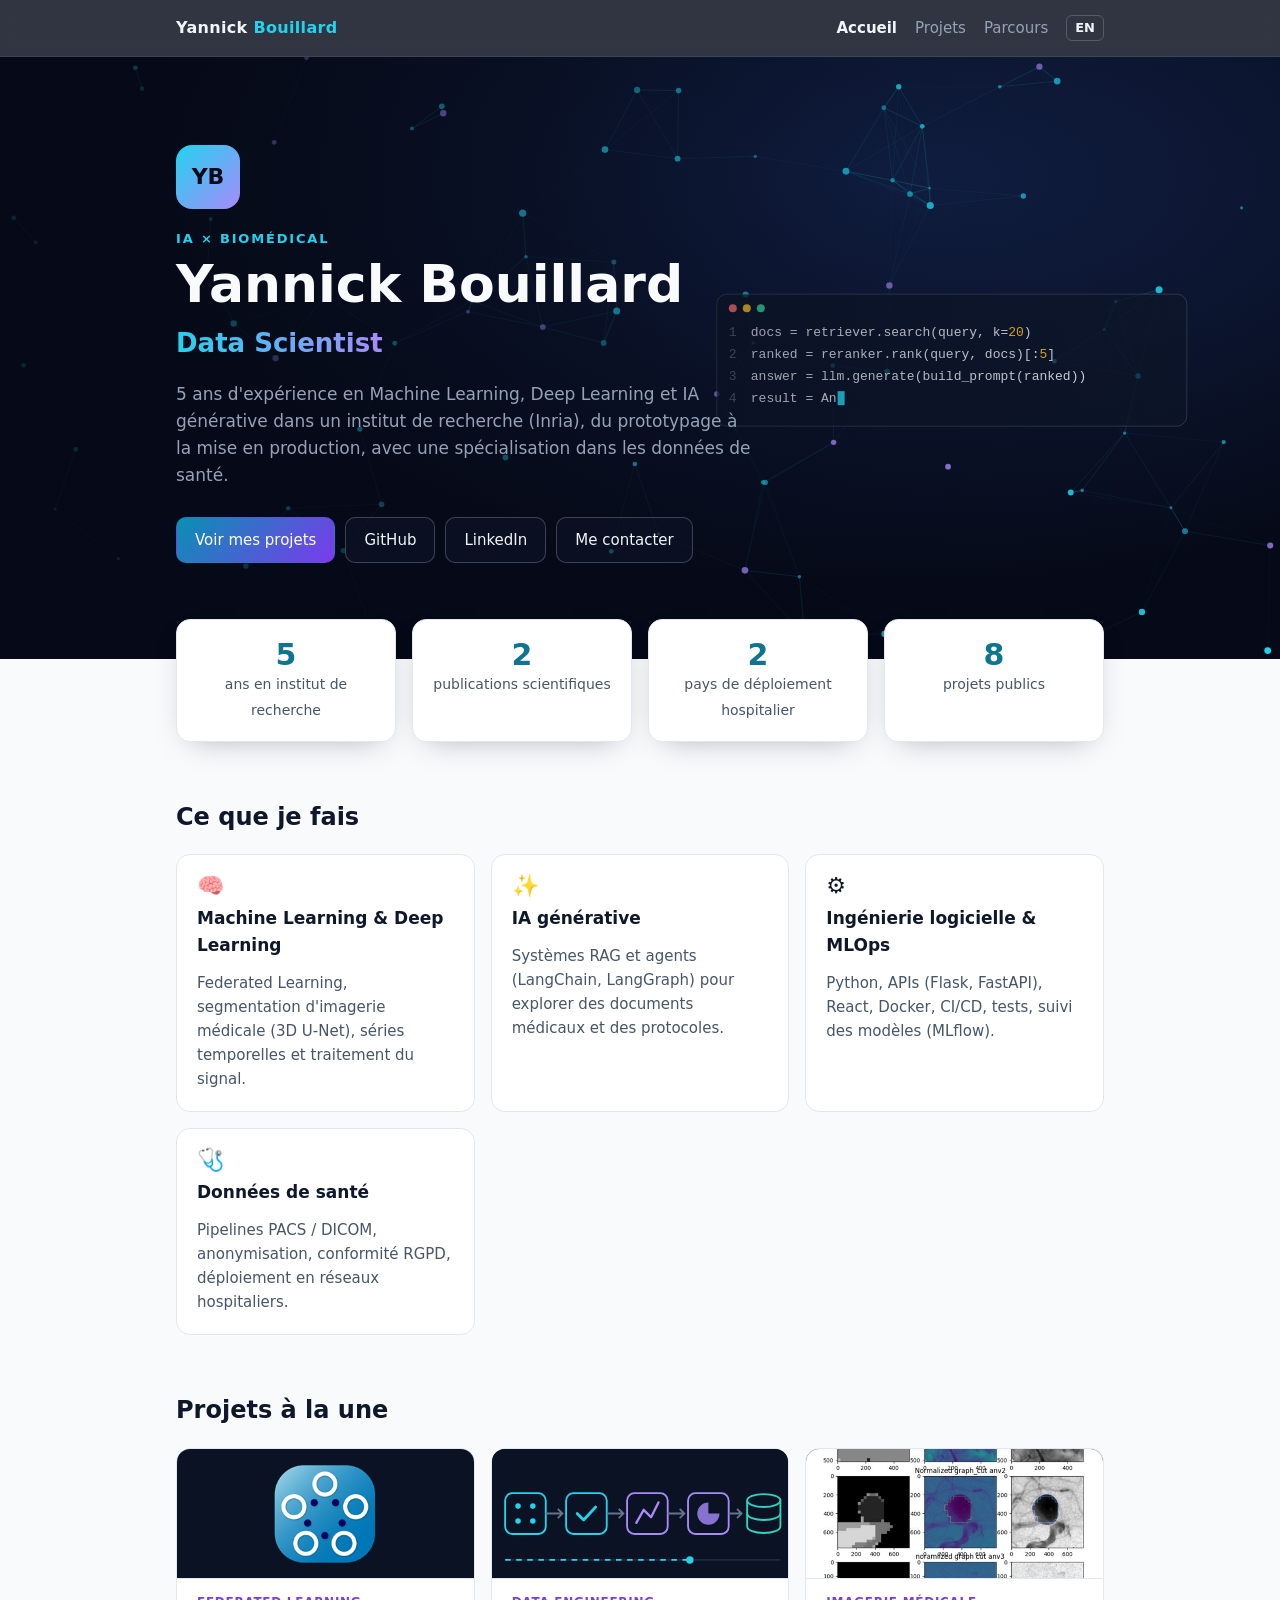
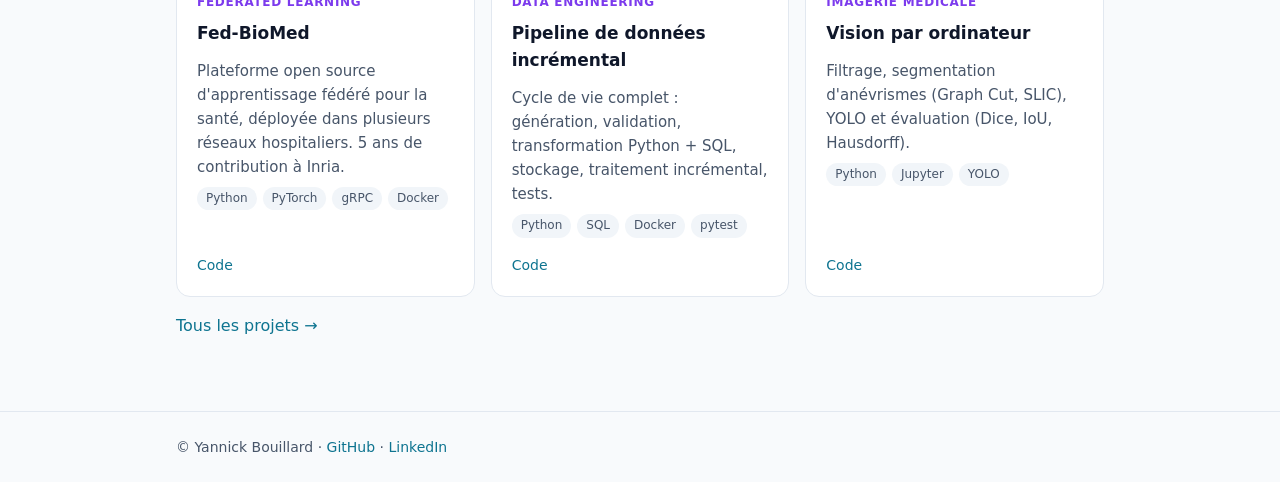
==== index.html @ 7e6ca9bd "first commit" ====
<!doctype html>
<html lang="fr">
<head>
  <meta charset="utf-8">
  <meta name="viewport" content="width=device-width, initial-scale=1">
  <title>Yannick Bouillard</title>
  <meta name="description" content="Yannick Bouillard, Data Scientist et ingénieur IA : Machine Learning, Deep Learning, IA générative et données de santé.">
  <link rel="alternate" hreflang="en" href="en/index.html">
  <script>document.documentElement.classList.add("js")</script>
  <link rel="stylesheet" href="assets/style.css">
</head>
<body>
  <header class="nav">
    <div class="wrap">
      <a class="brand" href="index.html">Yannick <span>Bouillard</span></a>
      <nav>
        <a href="index.html" aria-current="page">Accueil</a>
        <a href="projects.html">Projets</a>
        <a href="background.html">Parcours</a>
        <a class="lang" href="en/index.html" hreflang="en" lang="en" title="English version">EN</a>
      </nav>
    </div>
  </header>

  <section class="hero">
    <canvas class="hero-bg" aria-hidden="true"></canvas>
    <div class="wrap hero-inner">
      <div class="monogram" aria-hidden="true">YB</div>
      <p class="eyebrow">IA × Biomédical</p>
      <h1>Yannick Bouillard</h1>
      <p class="role"><span data-roles='["Data Scientist","Ingénieur IA","Ingénieur Machine Learning","Spécialiste des données de santé"]'>Data Scientist</span></p>
      <p class="lead">5 ans d'expérience en Machine Learning, Deep Learning et IA générative dans un institut de recherche (Inria),
        du prototypage à la mise en production, avec une spécialisation dans les données de santé.</p>
      <div class="actions">
        <a class="btn primary" href="projects.html">Voir mes projets</a>
        <a class="btn" href="https://github.com/ybouilla">GitHub</a>
        <a class="btn" href="https://www.linkedin.com/in/yannick-bouillard-9b1732158/">LinkedIn</a>
        <a class="btn" href="mailto:yannickbouillard2@gmail.com">Me contacter</a>
      </div>
    </div>
  </section>

  <main class="wrap">
    <div class="stats">
      <div class="stat reveal"><strong data-count="5">5</strong><span>ans en institut de recherche</span></div>
      <div class="stat reveal"><strong data-count="2">2</strong><span>publications scientifiques</span></div>
      <div class="stat reveal"><strong data-count="2">2</strong><span>pays de déploiement hospitalier</span></div>
      <div class="stat reveal"><strong data-count="8">8</strong><span>projets publics</span></div>
    </div>

    <h2 class="reveal">Ce que je fais</h2>
    <div class="grid">
      <div class="card reveal">
        <span class="icon" aria-hidden="true">🧠</span>
        <h3>Machine Learning &amp; Deep Learning</h3>
        <p>Federated Learning, segmentation d'imagerie médicale (3D U-Net), séries temporelles et traitement du signal.</p>
      </div>
      <div class="card reveal">
        <span class="icon" aria-hidden="true">✨</span>
        <h3>IA générative</h3>
        <p>Systèmes RAG et agents (LangChain, LangGraph) pour explorer des documents médicaux et des protocoles.</p>
      </div>
      <div class="card reveal">
        <span class="icon" aria-hidden="true">⚙️</span>
        <h3>Ingénierie logicielle &amp; MLOps</h3>
        <p>Python, APIs (Flask, FastAPI), React, Docker, CI/CD, tests, suivi des modèles (MLflow).</p>
      </div>
      <div class="card reveal">
        <span class="icon" aria-hidden="true">🩺</span>
        <h3>Données de santé</h3>
        <p>Pipelines PACS / DICOM, anonymisation, conformité RGPD, déploiement en réseaux hospitaliers.</p>
      </div>
    </div>

    <h2 class="reveal">Projets à la une</h2>
    <div class="grid">
      <article class="card reveal">
        <img class="thumb logo" src="assets/img/fedbiomed.png" alt="Logo de Fed-BioMed" loading="lazy">
        <span class="domain">Federated Learning</span>
        <h3>Fed-BioMed</h3>
        <p>Plateforme open source d'apprentissage fédéré pour la santé, déployée dans plusieurs réseaux hospitaliers. 5 ans de contribution à Inria.</p>
        <div class="tags"><span class="tag">Python</span><span class="tag">PyTorch</span><span class="tag">gRPC</span><span class="tag">Docker</span></div>
        <div class="links"><a href="https://github.com/fedbiomed/fedbiomed">Code</a><span class="gh-meta" data-repo="fedbiomed/fedbiomed"></span></div>
      </article>
      <article class="card reveal">
        <img class="thumb" src="assets/img/pipeline.svg" alt="Schéma d'un pipeline de données en plusieurs étapes" loading="lazy">
        <span class="domain">Data engineering</span>
        <h3>Pipeline de données incrémental</h3>
        <p>Cycle de vie complet : génération, validation, transformation Python + SQL, stockage, traitement incrémental, tests.</p>
        <div class="tags"><span class="tag">Python</span><span class="tag">SQL</span><span class="tag">Docker</span><span class="tag">pytest</span></div>
        <div class="links"><a href="https://github.com/ybouilla/incremental_pipeline">Code</a><span class="gh-meta" data-repo="ybouilla/incremental_pipeline"></span></div>
      </article>
      <article class="card reveal">
        <img class="thumb" src="assets/img/segmentation.jpg" alt="Segmentation d'anévrismes par Graph Cut" loading="lazy" style="object-position:right center">
        <span class="domain">Imagerie médicale</span>
        <h3>Vision par ordinateur</h3>
        <p>Filtrage, segmentation d'anévrismes (Graph Cut, SLIC), YOLO et évaluation (Dice, IoU, Hausdorff).</p>
        <div class="tags"><span class="tag">Python</span><span class="tag">Jupyter</span><span class="tag">YOLO</span></div>
        <div class="links"><a href="https://github.com/ybouilla/computervision">Code</a><span class="gh-meta" data-repo="ybouilla/computervision"></span></div>
      </article>
    </div>
    <p class="reveal"><a href="projects.html">Tous les projets →</a></p>
  </main>

  <footer>
    <div class="wrap">© Yannick Bouillard · <a href="https://github.com/ybouilla">GitHub</a> · <a href="https://www.linkedin.com/in/yannick-bouillard-9b1732158/">LinkedIn</a></div>
  </footer>
  <script src="assets/bg.js"></script>
  <script src="assets/site.js"></script>
</body>
</html>
---- assets/style.css ----
:root {
  --bg: #f8fafc;
  --surface: #ffffff;
  --text: #0f172a;
  --muted: #475569;
  --border: #e2e8f0;
  --accent: #0e7490;
  --accent-2: #7c3aed;
  --accent-soft: #cffafe;
  --tag-bg: #f1f5f9;
  /* Le bandeau d'accueil reste sombre dans les deux thèmes pour faire ressortir l'animation */
  --hero-bg: #060a18;
  --hero-text: #e2e8f0;
  --hero-muted: #94a3b8;
  --cyan: #22d3ee;
  --violet: #a78bfa;
}
@media (prefers-color-scheme: dark) {
  :root:not([data-theme="light"]) {
    --bg: #070b16;
    --surface: #0f172a;
    --text: #e2e8f0;
    --muted: #94a3b8;
    --border: #1e293b;
    --accent: #22d3ee;
    --accent-2: #a78bfa;
    --accent-soft: #083344;
    --tag-bg: #1e293b;
  }
}

* { box-sizing: border-box; }
[hidden] { display: none !important; }
html { scroll-behavior: smooth; }
body {
  margin: 0;
  background: var(--bg);
  color: var(--text);
  font: 16px/1.6 system-ui, -apple-system, "Segoe UI", Roboto, sans-serif;
}
a { color: var(--accent); text-decoration: none; }
a:hover { text-decoration: underline; }

.wrap { max-width: 960px; margin: 0 auto; padding: 0 16px; }

/* Navigation */
header.nav {
  position: sticky; top: 0; z-index: 20;
  background: color-mix(in srgb, var(--hero-bg) 82%, transparent);
  backdrop-filter: blur(10px);
  border-bottom: 1px solid rgba(148, 163, 184, .15);
}
header.nav .wrap { display: flex; align-items: center; justify-content: space-between; height: 56px; gap: 16px; }
header.nav .brand { font-weight: 700; color: #f1f5f9; letter-spacing: .02em; }
header.nav .brand span { color: var(--cyan); }
header.nav nav { display: flex; align-items: center; gap: 18px; }
header.nav nav a { color: var(--hero-muted); font-size: 15px; }
header.nav nav a:hover { color: #f1f5f9; text-decoration: none; }
header.nav nav a[aria-current="page"] { color: #f1f5f9; font-weight: 600; }
header.nav .lang {
  border: 1px solid rgba(148, 163, 184, .35); border-radius: 6px; padding: 2px 8px;
  font-size: 13px; font-weight: 600; color: #f1f5f9;
}
header.nav .lang:hover { border-color: var(--cyan); }

/* Bandeaux animés */
.hero, .page-hero {
  position: relative; overflow: hidden;
  background: radial-gradient(ellipse at 70% 20%, #12224a 0%, var(--hero-bg) 60%);
  color: var(--hero-text);
}
.hero-bg { position: absolute; inset: 0; width: 100%; height: 100%; display: block; }
.hero::after, .page-hero::after {
  content: ""; position: absolute; inset: 0; pointer-events: none;
  background: linear-gradient(90deg, rgba(6,10,24,.85) 0%, rgba(6,10,24,.35) 55%, rgba(6,10,24,0) 100%);
}
.hero-inner { position: relative; z-index: 1; padding: 88px 16px 96px; }
.page-hero .hero-inner { padding: 56px 16px; }
.page-hero h1 { margin: 0; font-size: 34px; }
.page-hero p { margin: 8px 0 0; color: var(--hero-muted); max-width: 560px; }

.monogram {
  width: 64px; height: 64px; border-radius: 16px; display: grid; place-items: center;
  font-weight: 800; font-size: 22px; color: #060a18;
  background: linear-gradient(135deg, var(--cyan), var(--violet));
  margin-bottom: 20px;
}
.eyebrow { margin: 0 0 6px; font-size: 13px; letter-spacing: .14em; text-transform: uppercase; color: var(--cyan); font-weight: 600; }
.hero h1 { margin: 0; font-size: clamp(34px, 6vw, 52px); line-height: 1.1; color: #f8fafc; }
.hero .role { margin: 10px 0 16px; font-size: clamp(20px, 3vw, 26px); font-weight: 600; min-height: 1.4em; }
.hero .role span {
  background: linear-gradient(90deg, var(--cyan), var(--violet));
  -webkit-background-clip: text; background-clip: text; color: transparent;
  transition: opacity .35s ease;
}
.hero .role span.swap { opacity: 0; }
.hero .lead { max-width: 580px; margin: 0; color: var(--hero-muted); font-size: 17px; }

/* Boutons */
.actions { display: flex; flex-wrap: wrap; gap: 10px; margin-top: 28px; }
.btn {
  display: inline-block; padding: 10px 18px; border-radius: 10px; font-size: 15px; font-weight: 500;
  border: 1px solid rgba(148, 163, 184, .35); color: #f1f5f9; background: rgba(15, 23, 42, .5);
  transition: border-color .2s, transform .2s;
}
.btn:hover { text-decoration: none; border-color: var(--cyan); transform: translateY(-1px); }
.btn.primary { background: linear-gradient(135deg, #0891b2, #7c3aed); border-color: transparent; color: #fff; }

/* Chiffres clés */
.stats { display: grid; grid-template-columns: repeat(4, 1fr); gap: 16px; margin-top: -40px; position: relative; z-index: 2; }
.stat {
  background: var(--surface); border: 1px solid var(--border); border-radius: 14px; padding: 18px; text-align: center;
  box-shadow: 0 10px 30px -15px rgba(2, 6, 23, .35);
}
.stat strong { display: block; font-size: 30px; line-height: 1.1; color: var(--accent); }
.stat span { font-size: 14px; color: var(--muted); }

h2 { font-size: 24px; margin: 56px 0 18px; }
h3 { font-size: 17px; margin: 0 0 4px; }
.muted { color: var(--muted); }

/* Cartes */
.grid { display: grid; grid-template-columns: repeat(auto-fill, minmax(270px, 1fr)); gap: 16px; }
.card {
  background: var(--surface); border: 1px solid var(--border); border-radius: 14px;
  padding: 20px; display: flex; flex-direction: column; gap: 8px;
  transition: transform .25s ease, border-color .25s ease, box-shadow .25s ease;
}
.card:hover { transform: translateY(-3px); border-color: var(--accent); box-shadow: 0 14px 30px -18px rgba(14, 116, 144, .55); }
.card p { margin: 0; color: var(--muted); font-size: 15px; }
.thumb {
  display: block; width: calc(100% + 40px); margin: -20px -20px 6px; height: 130px;
  object-fit: cover; border-radius: 13px 13px 0 0; border-bottom: 1px solid var(--border); background: #0b1224;
}
.thumb.contain { object-fit: contain; background: #ffffff; padding: 8px; }
.thumb.logo { object-fit: contain; background: #0b1224; padding: 14px; }
.card .icon { font-size: 22px; line-height: 1; }
.card .links { margin-top: auto; padding-top: 8px; font-size: 14px; display: flex; gap: 14px; align-items: center; flex-wrap: wrap; }
.gh-meta { font-size: 12px; color: var(--muted); }
.tags { display: flex; flex-wrap: wrap; gap: 6px; }
.tag { font-size: 12px; padding: 2px 9px; border-radius: 999px; background: var(--tag-bg); color: var(--muted); }
.domain { font-size: 12px; font-weight: 700; text-transform: uppercase; letter-spacing: .06em; color: var(--accent-2); }

/* Filtres */
.filters { display: flex; flex-wrap: wrap; gap: 8px; margin: 32px 0 20px; }
.filters button {
  font: inherit; font-size: 14px; padding: 6px 14px; border-radius: 999px; cursor: pointer;
  border: 1px solid var(--border); background: var(--surface); color: var(--muted);
}
.filters button[aria-pressed="true"] { background: var(--accent-soft); color: var(--text); border-color: var(--accent); }

/* Frise */
.timeline { border-left: 2px solid var(--border); padding-left: 22px; display: flex; flex-direction: column; gap: 30px; }
.timeline .item { position: relative; }
.timeline .item::before {
  content: ""; position: absolute; left: -30px; top: 6px; width: 14px; height: 14px; border-radius: 50%;
  background: linear-gradient(135deg, var(--cyan), var(--violet));
  box-shadow: 0 0 0 4px var(--bg);
}
.timeline .date { font-size: 14px; color: var(--muted); }
.timeline ul { margin: 8px 0 0; padding-left: 18px; }
.timeline li { margin-bottom: 4px; }

.pub { padding: 14px 0; border-bottom: 1px solid var(--border); }
.pub:last-child { border-bottom: 0; }

footer { margin-top: 72px; padding: 24px 0; border-top: 1px solid var(--border); color: var(--muted); font-size: 14px; }

/* Apparition au défilement (seulement si JavaScript est actif) */
.js .reveal { opacity: 0; transform: translateY(18px); transition: opacity .6s ease, transform .6s ease; }
.js .reveal.visible { opacity: 1; transform: none; }

/* Page d'aperçu des templates */
.preview { border-radius: 14px; overflow: hidden; border: 1px solid var(--border); background: var(--surface); }
.preview .frame { position: relative; height: 220px; background: radial-gradient(ellipse at 70% 20%, #12224a 0%, var(--hero-bg) 60%); }
.preview .body { padding: 16px 18px; }
.preview .body p { margin: 4px 0 10px; color: var(--muted); font-size: 15px; }

@media (prefers-reduced-motion: reduce) {
  * { transition: none !important; scroll-behavior: auto !important; }
  .js .reveal { opacity: 1; transform: none; }
}
@media (max-width: 640px) {
  header.nav .brand { display: none; }
  header.nav .wrap { justify-content: center; }
  .stats { grid-template-columns: repeat(2, 1fr); }
  .hero-inner { padding: 56px 16px 80px; }
  .hero::after, .page-hero::after { background: rgba(6,10,24,.55); }
}
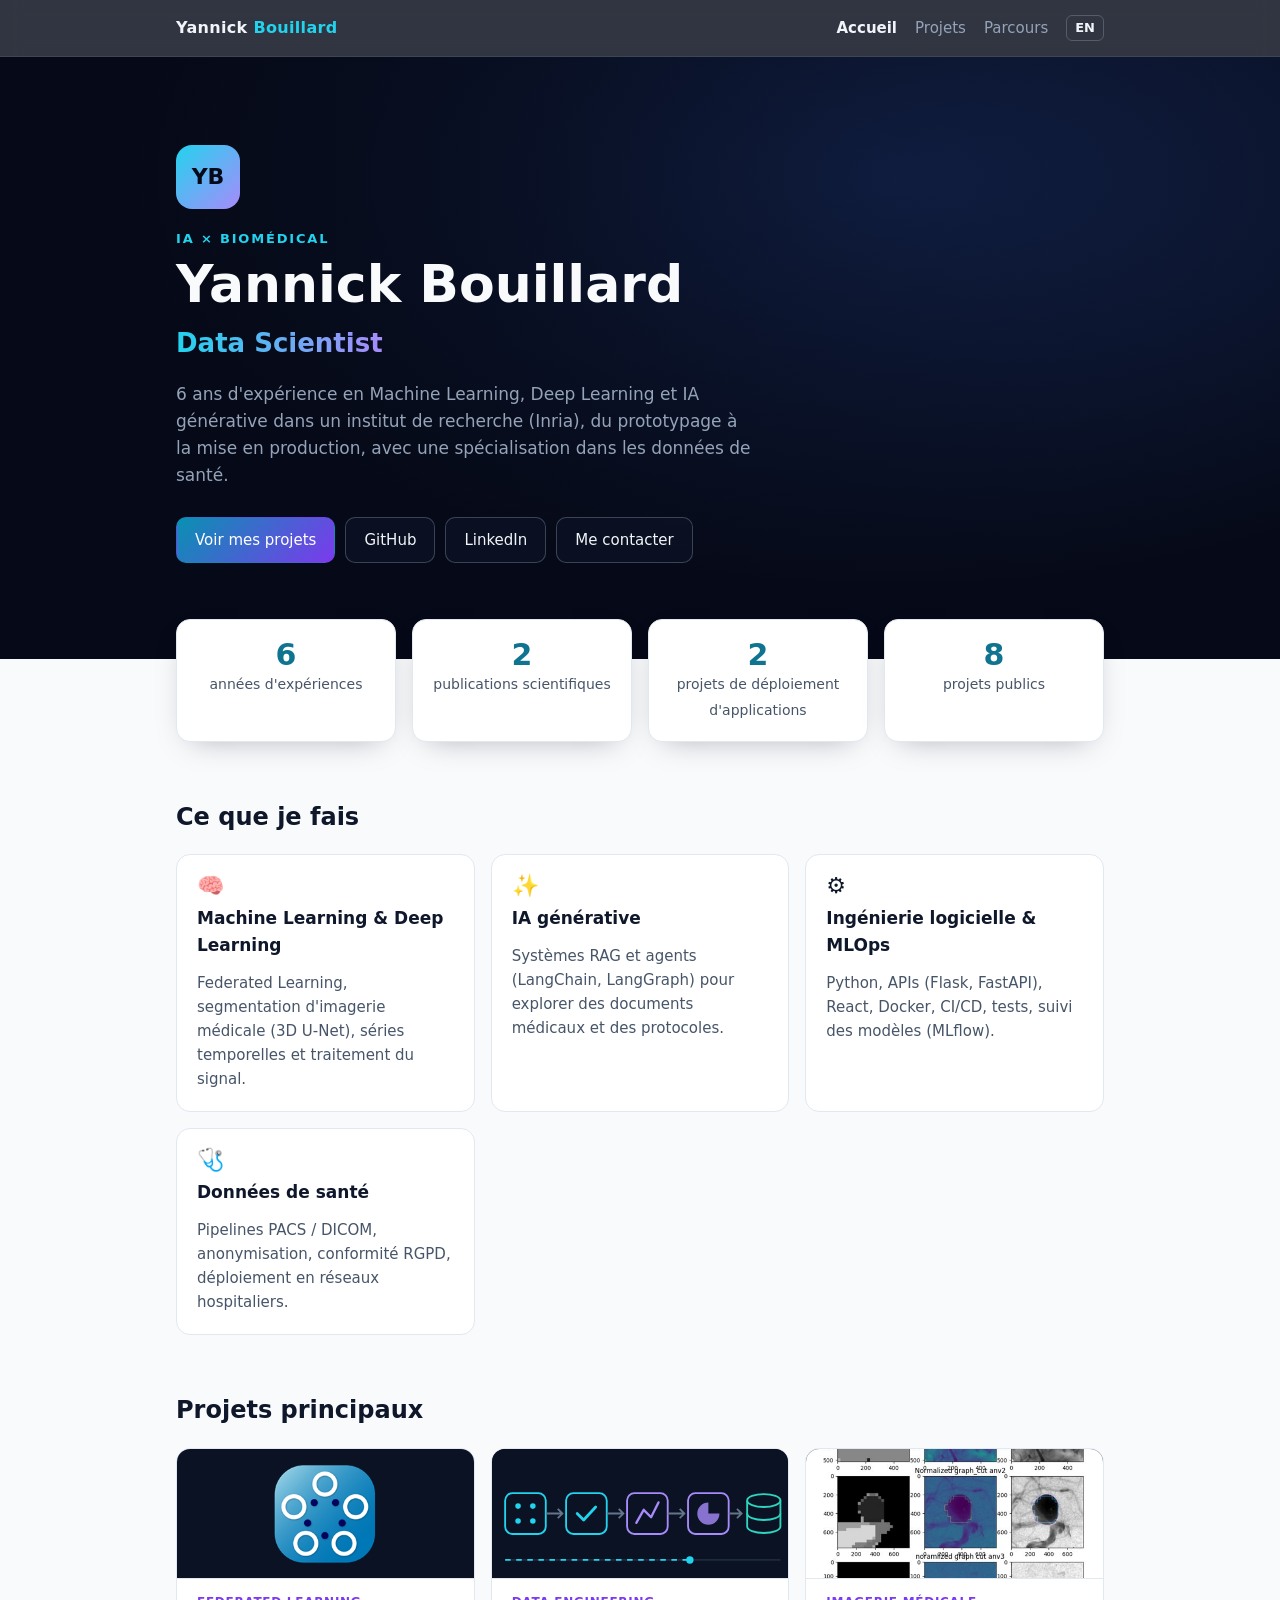
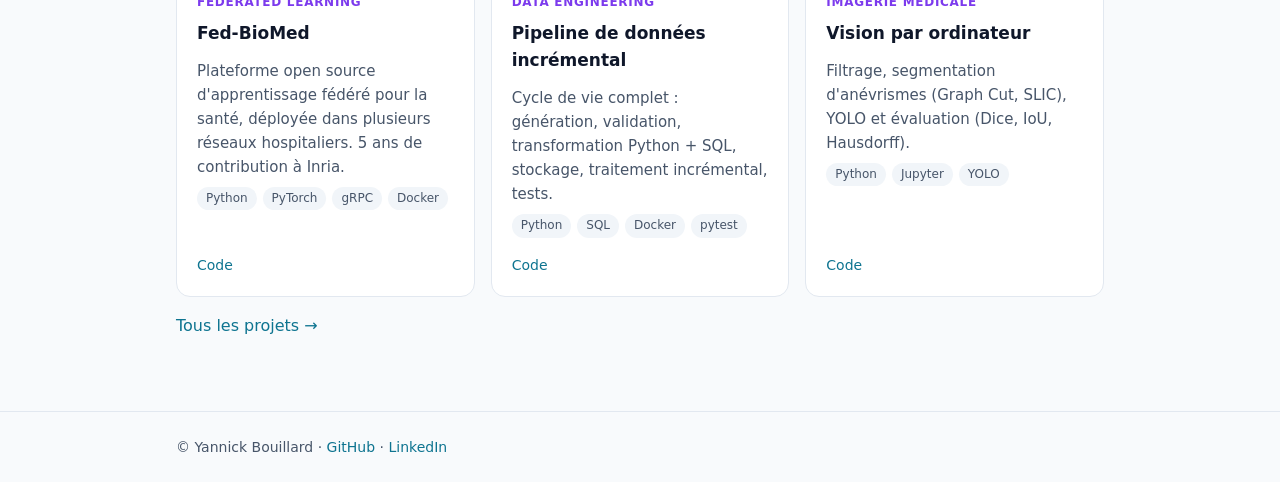
==== commit 7b105dc3: "new changes" ====
--- a/index.html
+++ b/index.html
@@ -29,7 +29,7 @@
       <p class="eyebrow">IA × Biomédical</p>
       <h1>Yannick Bouillard</h1>
       <p class="role"><span data-roles='["Data Scientist","Ingénieur IA","Ingénieur Machine Learning","Spécialiste des données de santé"]'>Data Scientist</span></p>
-      <p class="lead">5 ans d'expérience en Machine Learning, Deep Learning et IA générative dans un institut de recherche (Inria),
+      <p class="lead">6 ans d'expérience en Machine Learning, Deep Learning et IA générative dans un institut de recherche (Inria),
         du prototypage à la mise en production, avec une spécialisation dans les données de santé.</p>
       <div class="actions">
         <a class="btn primary" href="projects.html">Voir mes projets</a>
@@ -42,9 +42,9 @@
 
   <main class="wrap">
     <div class="stats">
-      <div class="stat reveal"><strong data-count="5">5</strong><span>ans en institut de recherche</span></div>
+      <div class="stat reveal"><strong data-count="6">6</strong><span>années d'expériences</span></div>
       <div class="stat reveal"><strong data-count="2">2</strong><span>publications scientifiques</span></div>
-      <div class="stat reveal"><strong data-count="2">2</strong><span>pays de déploiement hospitalier</span></div>
+      <div class="stat reveal"><strong data-count="2">2</strong><span>projets de déploiement d'applications</span></div>
       <div class="stat reveal"><strong data-count="8">8</strong><span>projets publics</span></div>
     </div>
 
@@ -72,7 +72,7 @@
       </div>
     </div>
 
-    <h2 class="reveal">Projets à la une</h2>
+    <h2 class="reveal">Projets principaux</h2>
     <div class="grid">
       <article class="card reveal">
         <img class="thumb logo" src="assets/img/fedbiomed.png" alt="Logo de Fed-BioMed" loading="lazy">
--- a/assets/style.css
+++ b/assets/style.css
@@ -8,7 +8,7 @@
   --accent-2: #7c3aed;
   --accent-soft: #cffafe;
   --tag-bg: #f1f5f9;
-  /* Le bandeau d'accueil reste sombre dans les deux thèmes pour faire ressortir l'animation */
+  /* The banner stays dark in both themes so the animation stands out */
   --hero-bg: #060a18;
   --hero-text: #e2e8f0;
   --hero-muted: #94a3b8;
@@ -63,7 +63,7 @@
 }
 header.nav .lang:hover { border-color: var(--cyan); }
 
-/* Bandeaux animés */
+/* Animated banners */
 .hero, .page-hero {
   position: relative; overflow: hidden;
   background: radial-gradient(ellipse at 70% 20%, #12224a 0%, var(--hero-bg) 60%);
@@ -75,7 +75,7 @@
   background: linear-gradient(90deg, rgba(6,10,24,.85) 0%, rgba(6,10,24,.35) 55%, rgba(6,10,24,0) 100%);
 }
 .hero-inner { position: relative; z-index: 1; padding: 88px 16px 96px; }
-.page-hero .hero-inner { padding: 56px 16px; }
+.page-hero .hero-inner { padding: 72px 16px; }
 .page-hero h1 { margin: 0; font-size: 34px; }
 .page-hero p { margin: 8px 0 0; color: var(--hero-muted); max-width: 560px; }
 
@@ -96,7 +96,7 @@
 .hero .role span.swap { opacity: 0; }
 .hero .lead { max-width: 580px; margin: 0; color: var(--hero-muted); font-size: 17px; }
 
-/* Boutons */
+/* Buttons */
 .actions { display: flex; flex-wrap: wrap; gap: 10px; margin-top: 28px; }
 .btn {
   display: inline-block; padding: 10px 18px; border-radius: 10px; font-size: 15px; font-weight: 500;
@@ -106,7 +106,7 @@
 .btn:hover { text-decoration: none; border-color: var(--cyan); transform: translateY(-1px); }
 .btn.primary { background: linear-gradient(135deg, #0891b2, #7c3aed); border-color: transparent; color: #fff; }
 
-/* Chiffres clés */
+/* Key figures */
 .stats { display: grid; grid-template-columns: repeat(4, 1fr); gap: 16px; margin-top: -40px; position: relative; z-index: 2; }
 .stat {
   background: var(--surface); border: 1px solid var(--border); border-radius: 14px; padding: 18px; text-align: center;
@@ -119,7 +119,7 @@
 h3 { font-size: 17px; margin: 0 0 4px; }
 .muted { color: var(--muted); }
 
-/* Cartes */
+/* Cards */
 .grid { display: grid; grid-template-columns: repeat(auto-fill, minmax(270px, 1fr)); gap: 16px; }
 .card {
   background: var(--surface); border: 1px solid var(--border); border-radius: 14px;
@@ -141,7 +141,7 @@
 .tag { font-size: 12px; padding: 2px 9px; border-radius: 999px; background: var(--tag-bg); color: var(--muted); }
 .domain { font-size: 12px; font-weight: 700; text-transform: uppercase; letter-spacing: .06em; color: var(--accent-2); }
 
-/* Filtres */
+/* Filters */
 .filters { display: flex; flex-wrap: wrap; gap: 8px; margin: 32px 0 20px; }
 .filters button {
   font: inherit; font-size: 14px; padding: 6px 14px; border-radius: 999px; cursor: pointer;
@@ -149,7 +149,7 @@
 }
 .filters button[aria-pressed="true"] { background: var(--accent-soft); color: var(--text); border-color: var(--accent); }
 
-/* Frise */
+/* Timeline */
 .timeline { border-left: 2px solid var(--border); padding-left: 22px; display: flex; flex-direction: column; gap: 30px; }
 .timeline .item { position: relative; }
 .timeline .item::before {
@@ -166,11 +166,11 @@
 
 footer { margin-top: 72px; padding: 24px 0; border-top: 1px solid var(--border); color: var(--muted); font-size: 14px; }
 
-/* Apparition au défilement (seulement si JavaScript est actif) */
+/* Reveal on scroll (only when JavaScript is enabled) */
 .js .reveal { opacity: 0; transform: translateY(18px); transition: opacity .6s ease, transform .6s ease; }
 .js .reveal.visible { opacity: 1; transform: none; }
 
-/* Page d'aperçu des templates */
+/* Background preview page */
 .preview { border-radius: 14px; overflow: hidden; border: 1px solid var(--border); background: var(--surface); }
 .preview .frame { position: relative; height: 220px; background: radial-gradient(ellipse at 70% 20%, #12224a 0%, var(--hero-bg) 60%); }
 .preview .body { padding: 16px 18px; }
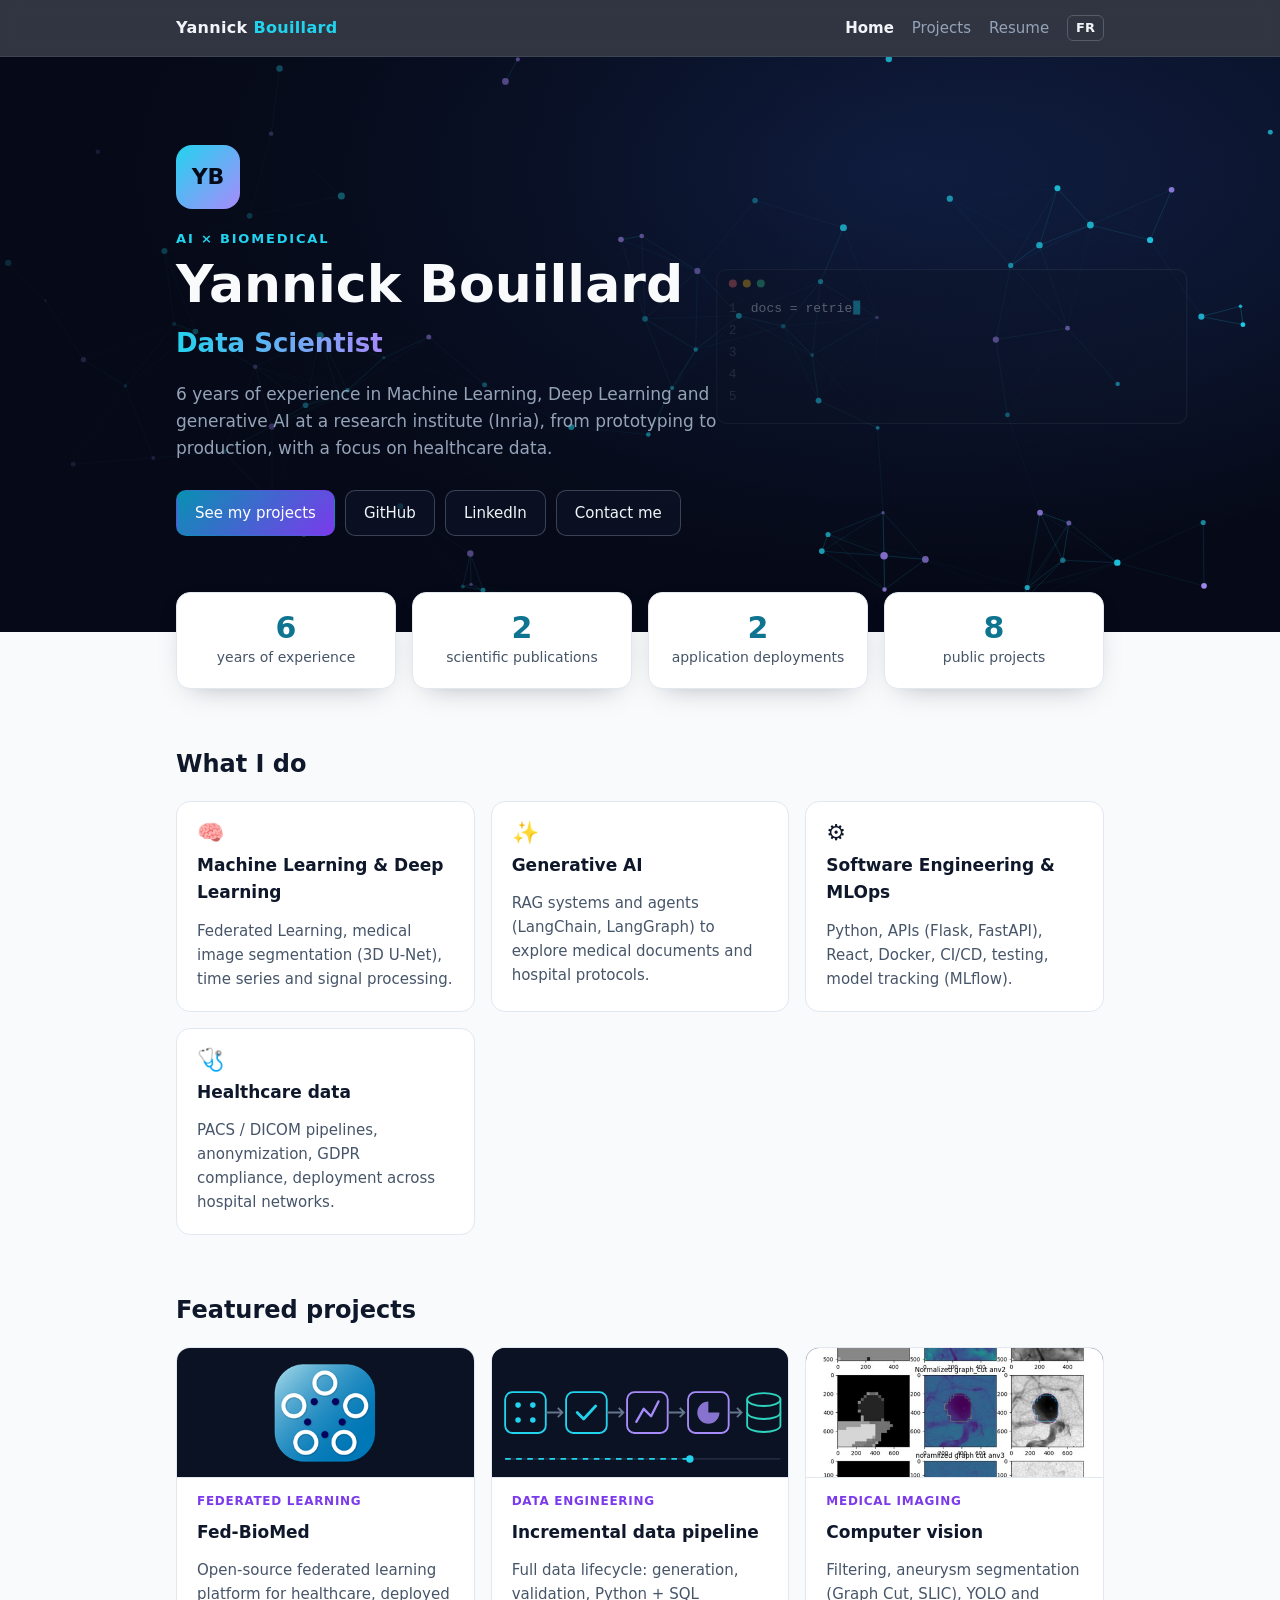
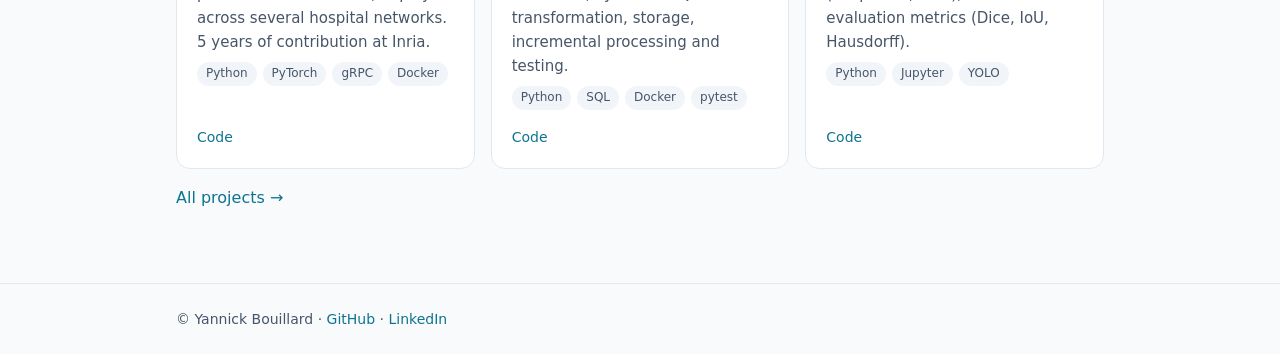
==== commit e1dcba6b: "changing structure of the repo" ====
--- a/index.html
+++ b/index.html
@@ -1,111 +1,19 @@
 <!doctype html>
-<html lang="fr">
+<html lang="en">
 <head>
   <meta charset="utf-8">
   <meta name="viewport" content="width=device-width, initial-scale=1">
   <title>Yannick Bouillard</title>
-  <meta name="description" content="Yannick Bouillard, Data Scientist et ingénieur IA : Machine Learning, Deep Learning, IA générative et données de santé.">
-  <link rel="alternate" hreflang="en" href="en/index.html">
-  <script>document.documentElement.classList.add("js")</script>
-  <link rel="stylesheet" href="assets/style.css">
+  <!-- The site lives in en/ and fr/; the root sends visitors to the English home page -->
+  <link rel="canonical" href="https://ybouilla.github.io/en/">
+  <link rel="alternate" hreflang="en" href="https://ybouilla.github.io/en/">
+  <link rel="alternate" hreflang="fr" href="https://ybouilla.github.io/fr/">
+  <link rel="alternate" hreflang="x-default" href="https://ybouilla.github.io/en/">
+  <meta http-equiv="refresh" content="0; url=en/index.html">
+  <script>location.replace("en/index.html" + location.search + location.hash);</script>
+  <style>body { background: #060a18; color: #e2e8f0; font: 16px system-ui, sans-serif; display: grid; place-items: center; min-height: 100vh; margin: 0; } a { color: #22d3ee; }</style>
 </head>
 <body>
-  <header class="nav">
-    <div class="wrap">
-      <a class="brand" href="index.html">Yannick <span>Bouillard</span></a>
-      <nav>
-        <a href="index.html" aria-current="page">Accueil</a>
-        <a href="projects.html">Projets</a>
-        <a href="background.html">Parcours</a>
-        <a class="lang" href="en/index.html" hreflang="en" lang="en" title="English version">EN</a>
-      </nav>
-    </div>
-  </header>
-
-  <section class="hero">
-    <canvas class="hero-bg" aria-hidden="true"></canvas>
-    <div class="wrap hero-inner">
-      <div class="monogram" aria-hidden="true">YB</div>
-      <p class="eyebrow">IA × Biomédical</p>
-      <h1>Yannick Bouillard</h1>
-      <p class="role"><span data-roles='["Data Scientist","Ingénieur IA","Ingénieur Machine Learning","Spécialiste des données de santé"]'>Data Scientist</span></p>
-      <p class="lead">6 ans d'expérience en Machine Learning, Deep Learning et IA générative dans un institut de recherche (Inria),
-        du prototypage à la mise en production, avec une spécialisation dans les données de santé.</p>
-      <div class="actions">
-        <a class="btn primary" href="projects.html">Voir mes projets</a>
-        <a class="btn" href="https://github.com/ybouilla">GitHub</a>
-        <a class="btn" href="https://www.linkedin.com/in/yannick-bouillard-9b1732158/">LinkedIn</a>
-        <a class="btn" href="mailto:yannickbouillard2@gmail.com">Me contacter</a>
-      </div>
-    </div>
-  </section>
-
-  <main class="wrap">
-    <div class="stats">
-      <div class="stat reveal"><strong data-count="6">6</strong><span>années d'expériences</span></div>
-      <div class="stat reveal"><strong data-count="2">2</strong><span>publications scientifiques</span></div>
-      <div class="stat reveal"><strong data-count="2">2</strong><span>projets de déploiement d'applications</span></div>
-      <div class="stat reveal"><strong data-count="8">8</strong><span>projets publics</span></div>
-    </div>
-
-    <h2 class="reveal">Ce que je fais</h2>
-    <div class="grid">
-      <div class="card reveal">
-        <span class="icon" aria-hidden="true">🧠</span>
-        <h3>Machine Learning &amp; Deep Learning</h3>
-        <p>Federated Learning, segmentation d'imagerie médicale (3D U-Net), séries temporelles et traitement du signal.</p>
-      </div>
-      <div class="card reveal">
-        <span class="icon" aria-hidden="true">✨</span>
-        <h3>IA générative</h3>
-        <p>Systèmes RAG et agents (LangChain, LangGraph) pour explorer des documents médicaux et des protocoles.</p>
-      </div>
-      <div class="card reveal">
-        <span class="icon" aria-hidden="true">⚙️</span>
-        <h3>Ingénierie logicielle &amp; MLOps</h3>
-        <p>Python, APIs (Flask, FastAPI), React, Docker, CI/CD, tests, suivi des modèles (MLflow).</p>
-      </div>
-      <div class="card reveal">
-        <span class="icon" aria-hidden="true">🩺</span>
-        <h3>Données de santé</h3>
-        <p>Pipelines PACS / DICOM, anonymisation, conformité RGPD, déploiement en réseaux hospitaliers.</p>
-      </div>
-    </div>
-
-    <h2 class="reveal">Projets principaux</h2>
-    <div class="grid">
-      <article class="card reveal">
-        <img class="thumb logo" src="assets/img/fedbiomed.png" alt="Logo de Fed-BioMed" loading="lazy">
-        <span class="domain">Federated Learning</span>
-        <h3>Fed-BioMed</h3>
-        <p>Plateforme open source d'apprentissage fédéré pour la santé, déployée dans plusieurs réseaux hospitaliers. 5 ans de contribution à Inria.</p>
-        <div class="tags"><span class="tag">Python</span><span class="tag">PyTorch</span><span class="tag">gRPC</span><span class="tag">Docker</span></div>
-        <div class="links"><a href="https://github.com/fedbiomed/fedbiomed">Code</a><span class="gh-meta" data-repo="fedbiomed/fedbiomed"></span></div>
-      </article>
-      <article class="card reveal">
-        <img class="thumb" src="assets/img/pipeline.svg" alt="Schéma d'un pipeline de données en plusieurs étapes" loading="lazy">
-        <span class="domain">Data engineering</span>
-        <h3>Pipeline de données incrémental</h3>
-        <p>Cycle de vie complet : génération, validation, transformation Python + SQL, stockage, traitement incrémental, tests.</p>
-        <div class="tags"><span class="tag">Python</span><span class="tag">SQL</span><span class="tag">Docker</span><span class="tag">pytest</span></div>
-        <div class="links"><a href="https://github.com/ybouilla/incremental_pipeline">Code</a><span class="gh-meta" data-repo="ybouilla/incremental_pipeline"></span></div>
-      </article>
-      <article class="card reveal">
-        <img class="thumb" src="assets/img/segmentation.jpg" alt="Segmentation d'anévrismes par Graph Cut" loading="lazy" style="object-position:right center">
-        <span class="domain">Imagerie médicale</span>
-        <h3>Vision par ordinateur</h3>
-        <p>Filtrage, segmentation d'anévrismes (Graph Cut, SLIC), YOLO et évaluation (Dice, IoU, Hausdorff).</p>
-        <div class="tags"><span class="tag">Python</span><span class="tag">Jupyter</span><span class="tag">YOLO</span></div>
-        <div class="links"><a href="https://github.com/ybouilla/computervision">Code</a><span class="gh-meta" data-repo="ybouilla/computervision"></span></div>
-      </article>
-    </div>
-    <p class="reveal"><a href="projects.html">Tous les projets →</a></p>
-  </main>
-
-  <footer>
-    <div class="wrap">© Yannick Bouillard · <a href="https://github.com/ybouilla">GitHub</a> · <a href="https://www.linkedin.com/in/yannick-bouillard-9b1732158/">LinkedIn</a></div>
-  </footer>
-  <script src="assets/bg.js"></script>
-  <script src="assets/site.js"></script>
+  <p><a href="en/index.html">English</a> · <a href="fr/index.html">Français</a></p>
 </body>
 </html>
